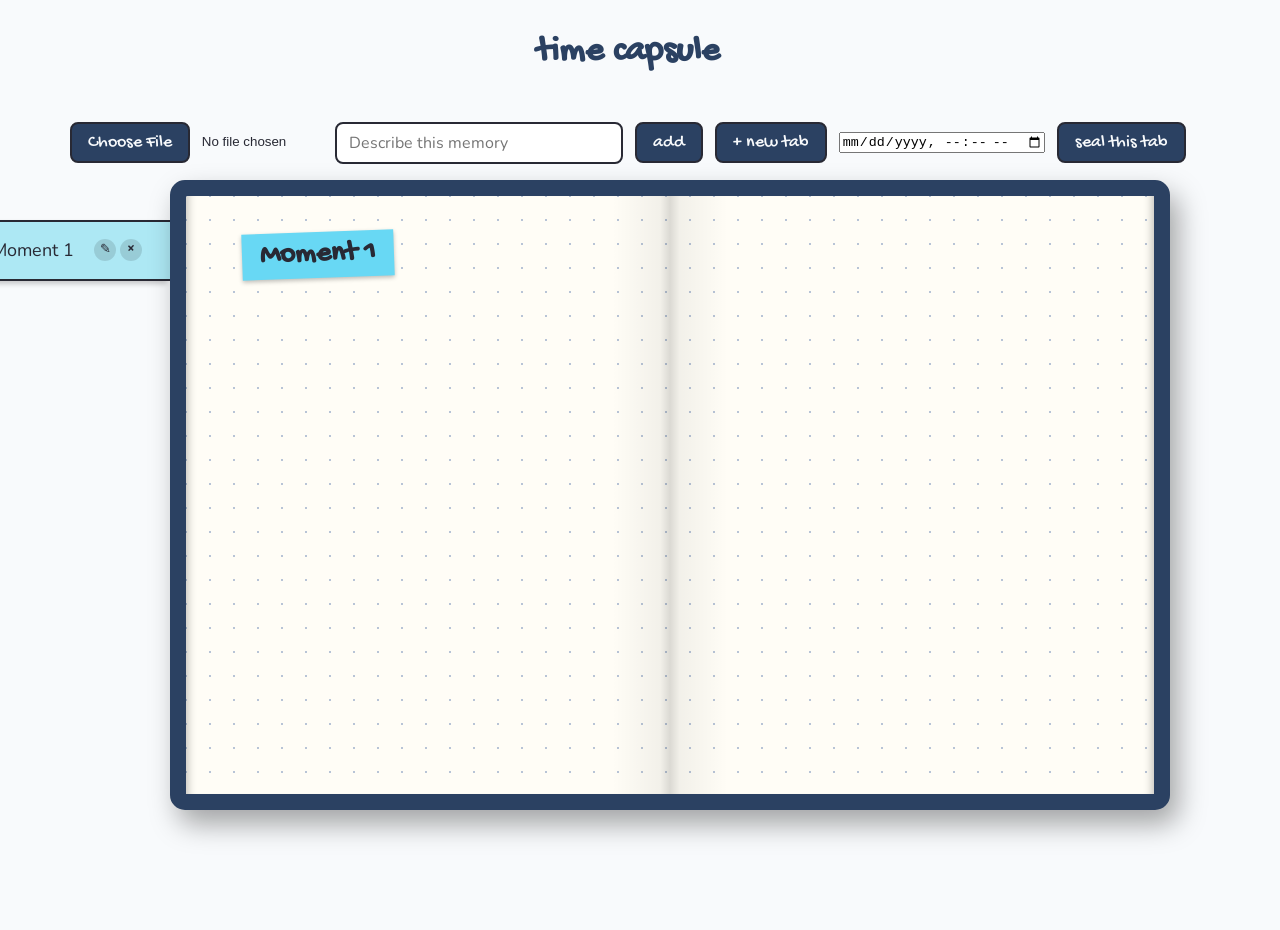
==== index.html @ b1a901b5 "freeze" ====
<!DOCTYPE html>
<html>
<head>
  <title>time capsule</title>
  <link rel="stylesheet" href="style.css">
  <link rel="stylesheet" href="notebook.css">
</head>
<body>
  <main class="content">
    <h1>time capsule</h1>

    <div class="topbar">
      <input type="file" id="photo" accept="image/*">
      <input type="text" id="caption" placeholder="Describe this memory">
      <button id="add">add</button>
      <button id="newTab">+ new tab</button>
      <input type="datetime-local" id="openDate">
      <button id="seal">seal this tab</button>
    </div>
    <div class="desk">
      <div id="tabList"></div>
      <div id="pages"></div>
    </div>
  </main>
  <template id="pageTemplate">
    <h2>Moment</h2>
  </template>
  <script src="script.js"></script>
</body>
</html>
---- style.css ----
@import url("https://fonts.googleapis.com/css2?family=Gochi+Hand&display=swap");
@import url("https://fonts.googleapis.com/css2?family=Nunito:wght@400;700&display=swap");

:root {
    --main: #2b4162;
    --secondary: #68d8f4;
    --light: #f8fafc;
    --dark: #282934;

    --heading: 4vh;
    --subheading: 3.25vh;
    --body: 2.5vh;

    --heading-font: "Gochi Hand", cursive;
    --body-font: "Nunito", sans-serif;
}

body {
    margin: 0;
    padding-bottom: 60px;
    background: var(--light);
    color: var(--dark);
    font-family: var(--body-font);
    font-size: var(--body);
    line-height: 1.6;
}

h1 {
    font-family: var(--heading-font);
    font-size: var(--heading);
    color: var(--main);
    text-align: center;
}

h2 {
    font-family: var(--heading-font);
    font-size: var(--subheading);
    color: var(--main);
}

button {
    background: var(--main);
    color: var(--light);
    border: 2px solid var(--dark);
    border-radius: 8px;
    padding: 8px 16px;
    font-family: var(--heading-font);
    font-size: 18px;
    cursor: pointer;
}
button:hover {
    background: var(--secondary);
    color: var(--dark);
}

input[type="text"] {
    padding: 8px 12px;
    border: 2px solid var(--dark);
    border-radius: 8px;
    font-family: var(--body-font);
    font-size: 16px;
    width: 260px;
}

input[type="file"]::file-selector-button {
    background: var(--main);
    color: var(--light);
    border: 2px solid var(--dark);
    border-radius: 8px;
    padding: 8px 16px;
    margin-right: 12px;
    font-family: var(--heading-font);
    font-size: 18px;
    cursor: pointer;
}
input[type="file"]::file-selector-button:hover {
    background: var(--secondary);
    color: var(--dark);
}

.content {
    padding: 0 24px;
}

.topbar {
    padding: 16px 24px;
    display: flex;
    gap: 12px;
    align-items: center;
    justify-content: center;
    flex-wrap: wrap;
}

.desk {
    display: flex;
    align-items: flex-start;
    max-width: 1200px;
    margin: 0 auto;
    padding-left: 16px;
}

#pages {
    flex: 1;
    min-width: 0;
}

#tabList {
    display: flex;
    flex-direction: column;
    align-items: flex-end;
    gap: 10px;
    width: 150px;
    flex-shrink: 0;
    margin-top: 40px;
    margin-right: -16px;
    position: relative;
    z-index: 0;
}

.tab {
    width: 130px;
    padding: 14px 24px 14px 14px;
    border: 2px solid var(--dark);
    border-right: none;
    border-radius: 14px 0 0 14px;
    box-shadow: -3px 3px 5px rgba(0, 0, 0, 0.2);
    text-align: left;
    font-size: 18px;
    white-space: nowrap;
    overflow: hidden;
    text-overflow: ellipsis;
    color: var(--dark);
    transition: transform 0.15s;
}
.tab:hover  { transform: translateX(-8px); }
.tab.active { transform: translateX(-16px); }

/* colors repeat every 4 tabs */
.tab:nth-child(4n+1) { background: #ade8f4; }
.tab:nth-child(4n+2) { background: #caf0f8; }
.tab:nth-child(4n+3) { background: #90e0ef; }
.tab:nth-child(4n+4) { background: #0077b6; }

.page {
    display: none;
}
.page.active {
    display: block;
}

.page {
    --paper: #fbfaf6;
    --paper-edge: #ade8f4;
    --crease: #d6cfbb;
    --crease-shade: #e6e0cf;

    position: relative;
    z-index: 1;                /* book paints OVER the tabs */
    max-width: 1000px;
    min-height: 70vh;
    box-sizing: border-box;
    padding: 36px 56px 48px;

    border: 16px solid var(--main);
    border-radius: 15px;

    background-color: #fffdf8;
    background-image: linear-gradient(
    to right,
    var(--paper-edge) 0%,
    var(--paper) 44%,
    var(--crease-shade) 49.5%,
    var(--crease) 50%,
    var(--crease-shade) 50.5%,
    var(--paper) 56%,
    var(--paper-edge) 100%
    );
    box-shadow:
    inset 10px 0 8px -8px rgba(0, 0, 0, 0.25),
    inset -10px 0 8px -8px rgba(0, 0, 0, 0.25),
    8px 14px 28px rgba(0, 0, 0, 0.35);
}

.page h2 {
    margin: 0 0 8px;
    line-height: 1.3;
    text-align: left;
}

@keyframes fadeUp {
    from { opacity: 0; transform: translateY(20px); }
    to   { opacity: 1; transform: translateY(0); }
}

.board {
    display: grid;
    grid-template-columns: 1fr 1fr;
    column-gap: 90px;
    row-gap: 30px;
    justify-items: center;
    align-items: start;
    padding-top: 24px;
}

.polaroid {
    position: relative;
    display: block;
    width: 220px;
    margin: 0;
    padding: 12px 12px 40px;
    background: white;
    box-shadow: 0 4px 10px rgba(0, 0, 0, 0.3);
    text-align: center;
    transition: transform 0.2s;
    animation: polaroidIn 0.6s ease-out backwards;
    animation-delay: calc(var(--i, 0) * 0.1s);
}

.polaroid img {
    width: 100%;
    height: 200px;
    object-fit: cover;
}

.polaroid p {
    margin: 8px 0 0;
    font-family: var(--heading-font);
    font-size: 22px;
    line-height: 1.3;
}

.polaroid:nth-child(odd)  { transform: rotate(-3deg); }
.polaroid:nth-child(even) { transform: rotate(3deg); }

.polaroid:hover {
    transform: rotate(0deg) scale(1.08);
}

.polaroid::before {
    content: "";
    position: absolute;
    top: -12px;
    left: 50%;
    width: 70px;
    height: 24px;
    transform: translateX(-50%) rotate(-4deg);
    background: rgba(104, 216, 244, 0.55);
}

@keyframes polaroidIn {
    from { opacity: 0; translate: 0 20px; }
    to   { opacity: 1; translate: 0 0; }
}

@media (max-width: 700px) {
    .page { background-image: none; padding: 24px; }
    .board { grid-template-columns: 1fr; }
    #tabList { width: 90px; }
    .tab { width: 90px; font-size: 14px; padding: 10px 18px 10px 8px; }
}

/* page flip: clipped to the paper so the cover, spine and tabs never move */
.leaf-wrap {
    position: absolute;
    inset: 0;               /* sits inside your 16px cover border */
    overflow: hidden;
    pointer-events: none;
    z-index: 5;
}

/* the right-hand page, hinged at the spine, that turns over */
.page-leaf {
    position: absolute;
    top: 0;
    bottom: 0;
    left: 50%;
    right: 0;
    background-color: var(--paper);
    background-image:
        radial-gradient(#b8c4d6 1.5px, transparent 1.5px),
        linear-gradient(
            to right,
            var(--crease) 0%,
            var(--crease-shade) 1%,
            var(--paper) 12%,
            var(--paper-edge) 100%
        );
    background-size: 24px 24px, 100% 100%;
    transform-origin: left center;
    box-shadow: -4px 0 14px rgba(0, 0, 0, 0.3);
    animation: flipLeaf 0.7s ease-in-out forwards;
}

@keyframes flipLeaf {
    0%   { transform: perspective(1800px) rotateY(0deg);    opacity: 1; }
    85%  { opacity: 1; }
    100% { transform: perspective(1800px) rotateY(-180deg); opacity: 0; }
}
---- notebook.css ----
.page {
    --cover: var(--main);
    --dot-color: #b8c4d6;
    --dot-size: 1.5px;
    --dot-gap: 24px;

    position: relative;
    z-index: 1;
    max-width: 1000px;
    min-height: 70vh;
    margin: 0 0 60px 0 !important;
    padding: 36px 56px 48px;

    border: 16px solid var(--cover);
    border-radius: 15px;

    background-color: #fffdf6;
    background-image:
        linear-gradient(
            to right,
            transparent 44%,
            rgba(0, 0, 0, 0.05) 49%,
            rgba(0, 0, 0, 0.14) 50%,
            rgba(0, 0, 0, 0.05) 51%,
            transparent 56%
        ),
        radial-gradient(var(--dot-color) var(--dot-size), transparent var(--dot-size));
    background-size: 100% 100%, var(--dot-gap) var(--dot-gap);
    background-position: 0 0, 12px 12px;

    box-shadow:
        inset 10px 0 8px -8px rgba(0, 0, 0, 0.25),
        inset -10px 0 8px -8px rgba(0, 0, 0, 0.25),
        8px 14px 28px rgba(0, 0, 0, 0.35);
}

.page h2 {
    display: inline-block;
    margin: 0 0 8px;
    padding: 4px 18px;
    background: var(--secondary);
    color: var(--dark);
    line-height: 1.3;
    text-align: left;
    transform: rotate(-2deg);
    box-shadow: 0 2px 4px rgba(0, 0, 0, 0.25);
}

.page #board,
.page .board {
    display: grid;
    grid-template-columns: 1fr 1fr;
    column-gap: 90px;
    row-gap: 30px;
    justify-items: center;
    align-items: start;
    padding-top: 24px;
}

.polaroid {
    position: relative;
}
.polaroid::before {
    content: "";
    position: absolute;
    top: -12px;
    left: 50%;
    width: 70px;
    height: 24px;
    transform: translateX(-50%) rotate(-4deg);
    background: rgba(104, 216, 244, 0.55);
}

.content {
    padding-left: 0;
}

#tabList {
    align-items: flex-end;
    gap: 10px;
    margin-top: 40px;
    margin-right: -16px;
}

.tab {
    position: relative;
    z-index: 0;
    display: flex;
    align-items: center;
    justify-content: flex-start;
    gap: 4px;
    width: 150px;
    margin-right: 0;
    padding: 14px 28px 14px 14px;
    border: 2px solid var(--dark);
    border-right: none;
    border-radius: 14px 0 0 14px;
    box-shadow: -3px 3px 5px rgba(0, 0, 0, 0.2);
    text-align: left;
    cursor: pointer;
    transition: transform 0.15s;
}

.tab:hover  { transform: translateX(-8px); }
.tab.active { transform: translateX(-16px); }

.tab-label {
    flex: 1;
    min-width: 0;
    overflow: hidden;
    text-overflow: ellipsis;
    white-space: nowrap;
}

.tab-edit,
.tab-delete {
    flex-shrink: 0;
    width: 22px;
    height: 22px;
    padding: 0;
    line-height: 1;
    border: none;
    border-radius: 50%;
    background: rgba(0, 0, 0, 0.12);
    color: var(--dark);
    opacity: 0;
    transition: opacity 0.15s;
}
.tab-edit   { font-size: 13px; }
.tab-delete { font-size: 16px; }

.tab:hover .tab-edit,
.tab:hover .tab-delete,
.tab.active .tab-edit,
.tab.active .tab-delete {
    opacity: 1;
}

.tab-edit:hover   { background: var(--secondary); }
.tab-delete:hover { background: #e5534b; color: white; }

@media (max-width: 700px) {
    .page {
        background-image:
            radial-gradient(var(--dot-color) var(--dot-size), transparent var(--dot-size));
        background-size: var(--dot-gap) var(--dot-gap);
        background-position: 12px 12px;
    }
    .page #board,
    .page .board {
        grid-template-columns: 1fr;
    }
}
.polaroid .caption-input {
    display: block;
    box-sizing: border-box;
    width: 100%;
    margin: 8px 0 0;
    padding: 2px 6px;
    border: 2px dashed var(--main);
    border-radius: 6px;
    background: #fffdf6;
    font-family: var(--heading-font);
    font-size: 22px;
    line-height: 1.3;
    text-align: center;
    color: var(--dark);
}
.polaroid .caption-input:focus {
    outline: none;
    border-style: solid;
    border-color: var(--secondary);
}
.photo-menu {
    position: fixed;
    z-index: 1000;
    display: flex;
    flex-direction: column;
    min-width: 150px;
    padding: 4px;
    background: white;
    border: 2px solid var(--dark);
    border-radius: 10px;
    box-shadow: 4px 4px 0 rgba(40, 41, 52, 0.2);
}
.photo-menu button {
    padding: 8px 12px;
    border: none;
    border-radius: 6px;
    background: transparent;
    color: var(--dark);
    font-size: 18px;
    text-align: left;
}
.photo-menu button:hover {
    background: var(--secondary);
    color: var(--dark);
}
.photo-menu button.danger:hover {
    background: #e5534b;
    color: white;
}
.photo-delete {
    position: absolute;
    top: -10px;
    right: -10px;
    z-index: 2;
    width: 26px;
    height: 26px;
    padding: 0;
    line-height: 1;
    font-size: 18px;
    border: 2px solid var(--dark);
    border-radius: 50%;
    background: white;
    color: var(--dark);
    opacity: 0;
    transition: opacity 0.15s;
}
.polaroid:hover .photo-delete { opacity: 1; }
.photo-delete:hover { background: #e5534b; color: white; }
@media (hover: none) {
    .photo-delete { opacity: 1; }
}
.page-lock {
    position: absolute;
    inset: 0;
    z-index: 3;
    display: flex;
    align-items: center;
    justify-content: center;
    background: rgba(214, 238, 255, 0.6);
    backdrop-filter: blur(10px) saturate(1.2);
    -webkit-backdrop-filter: blur(10px) saturate(1.2);
}

.lock-card {
    padding: 28px 40px;
    max-width: 380px;
    text-align: center;
    background: rgba(255, 255, 255, 0.88);
    border: 3px solid var(--main);
    border-radius: 20px;
    box-shadow: 0 0 40px rgba(104, 216, 244, 0.7), 8px 12px 28px rgba(0, 0, 0, 0.25);
}
.lock-card h2 {
    display: block;
    margin: 0 0 8px;
    padding: 0;
    background: none;
    box-shadow: none;
    transform: none;
    font-size: 36px;
}
.lock-card p { margin: 0 0 12px; line-height: 1.4; }

.countdown {
    font-family: var(--heading-font);
    font-size: 34px;
    color: var(--main);
}

.tab-lock { margin-right: 2px; }
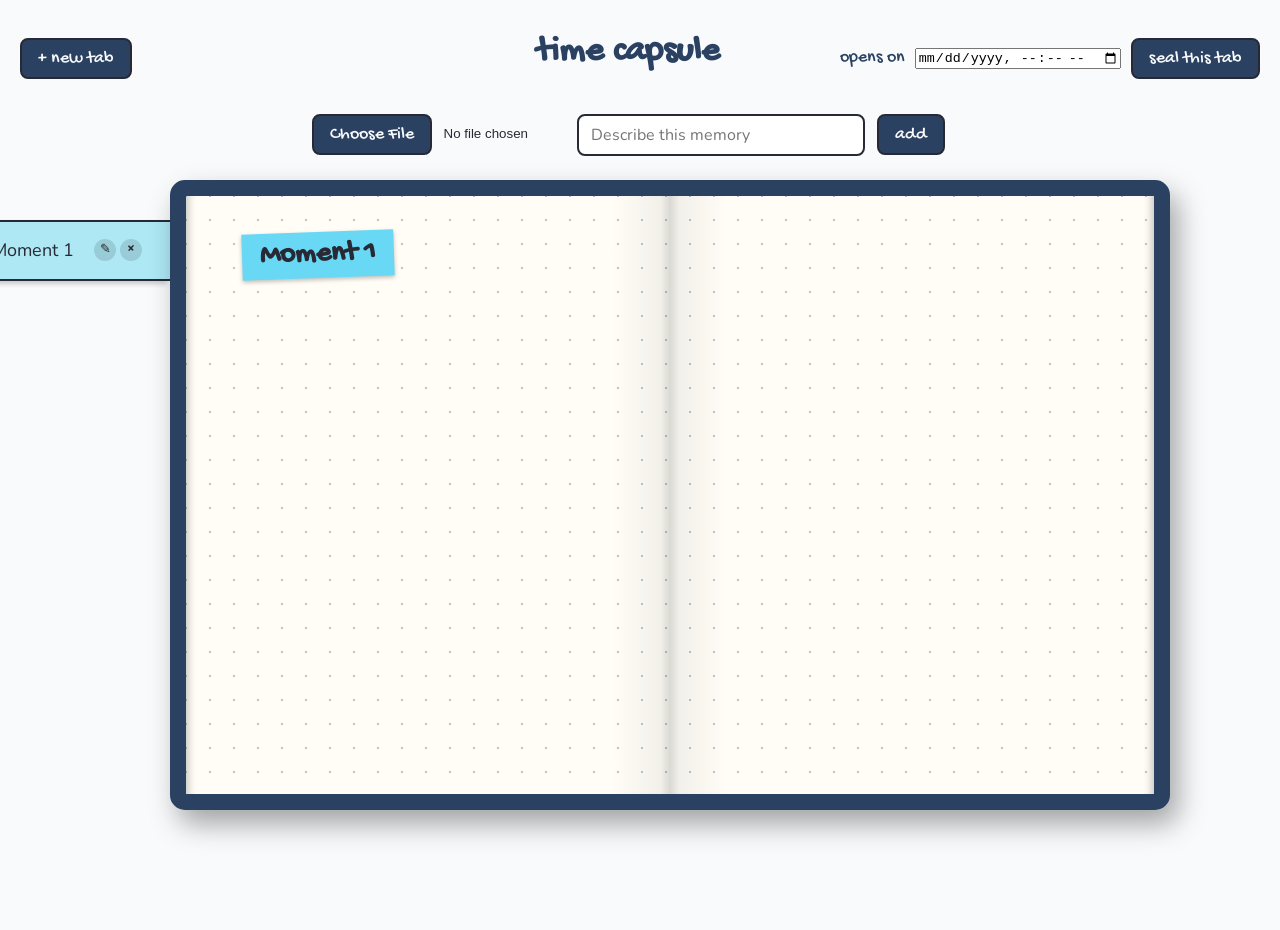
==== commit d0c32398: "spacing" ====
--- a/index.html
+++ b/index.html
@@ -7,24 +7,36 @@
 </head>
 <body>
   <main class="content">
+    <div class="corner corner-left">
+      <button id="newTab">+ new tab</button>
+    </div>
+
+    <div class="corner corner-right">
+      <label for="openDate" class="bar-label">opens on</label>
+      <input type="datetime-local" id="openDate">
+      <button id="seal">seal this tab</button>
+    </div>
+
     <h1>time capsule</h1>
 
     <div class="topbar">
-      <input type="file" id="photo" accept="image/*">
-      <input type="text" id="caption" placeholder="Describe this memory">
-      <button id="add">add</button>
-      <button id="newTab">+ new tab</button>
-      <input type="datetime-local" id="openDate">
-      <button id="seal">seal this tab</button>
+      <div class="bar-center">
+        <input type="file" id="photo" accept="image/*">
+        <input type="text" id="caption" placeholder="Describe this memory">
+        <button id="add">add</button>
+      </div>
     </div>
+
     <div class="desk">
       <div id="tabList"></div>
       <div id="pages"></div>
     </div>
   </main>
+
   <template id="pageTemplate">
     <h2>Moment</h2>
   </template>
+
   <script src="script.js"></script>
 </body>
 </html>
--- a/notebook.css
+++ b/notebook.css
@@ -229,19 +229,16 @@
     display: flex;
     align-items: center;
     justify-content: center;
-    background: rgba(214, 238, 255, 0.6);
-    backdrop-filter: blur(10px) saturate(1.2);
-    -webkit-backdrop-filter: blur(10px) saturate(1.2);
-}
-
+    background: linear-gradient(160deg, #e9f5fd, #d6ecfb);   /* looks frosted, costs nothing */
+}
 .lock-card {
     padding: 28px 40px;
     max-width: 380px;
     text-align: center;
-    background: rgba(255, 255, 255, 0.88);
+    background: rgba(255, 255, 255, 0.92);
     border: 3px solid var(--main);
     border-radius: 20px;
-    box-shadow: 0 0 40px rgba(104, 216, 244, 0.7), 8px 12px 28px rgba(0, 0, 0, 0.25);
+    box-shadow: 0 4px 12px rgba(0, 0, 0, 0.18);
 }
 .lock-card h2 {
     display: block;
@@ -260,4 +257,49 @@
     color: var(--main);
 }
 
-.tab-lock { margin-right: 2px; }+.tab-lock { margin-right: 2px; }
+.content {
+    position: relative;
+}
+
+.corner {
+    position: absolute;
+    top: 14px;
+    z-index: 10;
+    display: flex;
+    align-items: center;
+    gap: 10px;
+}
+.corner-left  { left: 20px; }
+.corner-right { right: 20px; }
+
+.corner button,
+.corner input {
+    white-space: nowrap;
+}
+
+.bar-label {
+    font-family: var(--heading-font);
+    font-size: 18px;
+    color: var(--main);
+    white-space: nowrap;
+}
+.topbar {
+    display: flex;
+    justify-content: center;
+    padding: 8px 16px 24px;
+}
+.bar-center {
+    display: flex;
+    align-items: center;
+    justify-content: center;
+    flex-wrap: wrap;
+    gap: 12px;
+}
+@media (max-width: 1100px) {
+    .corner {
+        position: static;
+        justify-content: center;
+        margin: 12px 0 0;
+    }
+}
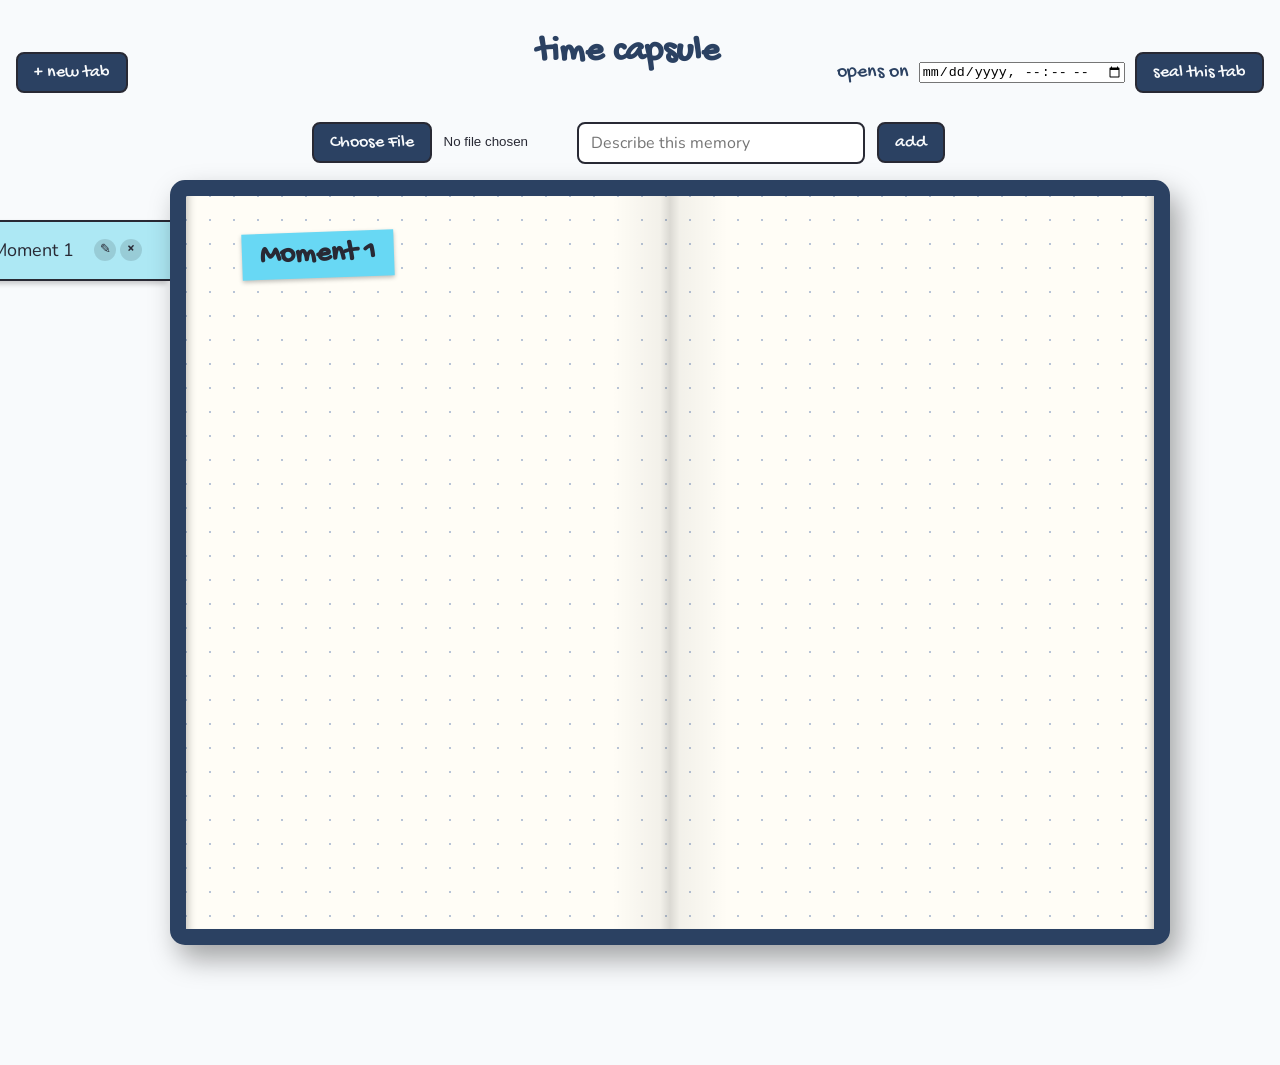
==== commit 023b6957: "nicer" ====
--- a/index.html
+++ b/index.html
@@ -1,16 +1,23 @@
 <!DOCTYPE html>
-<html>
+<html lang="en">
 <head>
+  <meta charset="UTF-8">
   <title>time capsule</title>
+
+  <link rel="preconnect" href="https://fonts.googleapis.com">
+  <link rel="preconnect" href="https://fonts.gstatic.com" crossorigin>
+  <link rel="stylesheet" href="https://fonts.googleapis.com/css2?family=Gochi+Hand&family=Nunito:wght@400;700&display=swap">
   <link rel="stylesheet" href="style.css">
-  <link rel="stylesheet" href="notebook.css">
 </head>
 <body>
   <main class="content">
+
+    <!-- top-left: new tab -->
     <div class="corner corner-left">
       <button id="newTab">+ new tab</button>
     </div>
 
+    <!-- top-right: seal the current tab until a date -->
     <div class="corner corner-right">
       <label for="openDate" class="bar-label">opens on</label>
       <input type="datetime-local" id="openDate">
@@ -19,20 +26,23 @@
 
     <h1>time capsule</h1>
 
+    <!-- add a photo to the current tab -->
     <div class="topbar">
       <div class="bar-center">
-        <input type="file" id="photo" accept="image/*">
-        <input type="text" id="caption" placeholder="Describe this memory">
+        <input type="file" id="photo" accept="image/*" aria-label="Choose a photo">
+        <input type="text" id="caption" placeholder="Describe this memory" aria-label="Photo description">
         <button id="add">add</button>
       </div>
     </div>
 
+    <!-- tabs and notebook pages are built by script.js -->
     <div class="desk">
       <div id="tabList"></div>
       <div id="pages"></div>
     </div>
   </main>
 
+  <!-- starting content for every notebook page -->
   <template id="pageTemplate">
     <h2>Moment</h2>
   </template>
--- a/style.css
+++ b/style.css
@@ -1,5 +1,7 @@
-@import url("https://fonts.googleapis.com/css2?family=Gochi+Hand&display=swap");
-@import url("https://fonts.googleapis.com/css2?family=Nunito:wght@400;700&display=swap");
+/* ==========================================================
+   Time capsule styles
+   (style.css and notebook.css merged into one file)
+   ========================================================== */
 
 :root {
     --main: #2b4162;
@@ -13,7 +15,15 @@
 
     --heading-font: "Gochi Hand", cursive;
     --body-font: "Nunito", sans-serif;
-}
+
+    /* dotted-notebook paper */
+    --dot-color: #b8c4d6;
+    --dot-size: 1.5px;
+    --dot-gap: 24px;
+}
+
+
+/* ---------- Base ---------- */
 
 body {
     margin: 0;
@@ -38,7 +48,8 @@
     color: var(--main);
 }
 
-button {
+button,
+input[type="file"]::file-selector-button {
     background: var(--main);
     color: var(--light);
     border: 2px solid var(--dark);
@@ -48,9 +59,15 @@
     font-size: 18px;
     cursor: pointer;
 }
-button:hover {
+
+button:hover,
+input[type="file"]::file-selector-button:hover {
     background: var(--secondary);
     color: var(--dark);
+}
+
+input[type="file"]::file-selector-button {
+    margin-right: 12px;
 }
 
 input[type="text"] {
@@ -62,24 +79,29 @@
     width: 260px;
 }
 
-input[type="file"]::file-selector-button {
-    background: var(--main);
-    color: var(--light);
-    border: 2px solid var(--dark);
-    border-radius: 8px;
-    padding: 8px 16px;
-    margin-right: 12px;
-    font-family: var(--heading-font);
-    font-size: 18px;
-    cursor: pointer;
-}
-input[type="file"]::file-selector-button:hover {
-    background: var(--secondary);
-    color: var(--dark);
-}
+
+/* ---------- Page layout and top bar ---------- */
 
 .content {
-    padding: 0 24px;
+    position: relative;
+    padding: 0 24px 0 0;
+}
+
+.corner {
+    position: absolute;
+    top: 28px;
+    z-index: 5;
+    display: flex;
+    align-items: center;
+    gap: 10px;
+}
+.corner-left  { left: 16px; }
+.corner-right { right: 16px; }
+
+.bar-label {
+    font-family: var(--heading-font);
+    font-size: 20px;
+    color: var(--main);
 }
 
 .topbar {
@@ -91,6 +113,14 @@
     flex-wrap: wrap;
 }
 
+.bar-center {
+    display: flex;
+    flex-wrap: wrap;
+    align-items: center;
+    justify-content: center;
+    gap: 12px;
+}
+
 .desk {
     display: flex;
     align-items: flex-start;
@@ -103,6 +133,9 @@
     flex: 1;
     min-width: 0;
 }
+
+
+/* ---------- Side tabs ---------- */
 
 #tabList {
     display: flex;
@@ -118,8 +151,14 @@
 }
 
 .tab {
-    width: 130px;
-    padding: 14px 24px 14px 14px;
+    position: relative;
+    z-index: 0;
+    display: flex;
+    align-items: center;
+    justify-content: flex-start;
+    gap: 4px;
+    width: 150px;
+    padding: 14px 28px 14px 14px;
     border: 2px solid var(--dark);
     border-right: none;
     border-radius: 14px 0 0 14px;
@@ -130,6 +169,7 @@
     overflow: hidden;
     text-overflow: ellipsis;
     color: var(--dark);
+    cursor: pointer;
     transition: transform 0.15s;
 }
 .tab:hover  { transform: translateX(-8px); }
@@ -141,69 +181,112 @@
 .tab:nth-child(4n+3) { background: #90e0ef; }
 .tab:nth-child(4n+4) { background: #0077b6; }
 
+.tab-label {
+    flex: 1;
+    min-width: 0;
+    overflow: hidden;
+    text-overflow: ellipsis;
+    white-space: nowrap;
+}
+
+.tab-lock {
+    margin-right: 4px;
+    font-size: 14px;
+}
+
+.tab-edit,
+.tab-delete {
+    flex-shrink: 0;
+    width: 22px;
+    height: 22px;
+    padding: 0;
+    line-height: 1;
+    border: none;
+    border-radius: 50%;
+    background: rgba(0, 0, 0, 0.12);
+    color: var(--dark);
+    opacity: 0;
+    transition: opacity 0.15s;
+}
+.tab-edit   { font-size: 13px; }
+.tab-delete { font-size: 16px; }
+
+.tab:hover .tab-edit,
+.tab:hover .tab-delete,
+.tab.active .tab-edit,
+.tab.active .tab-delete {
+    opacity: 1;
+}
+
+.tab-edit:hover   { background: var(--secondary); }
+.tab-delete:hover { background: #e5534b; color: white; }
+
+
+/* ---------- Notebook page ---------- */
+
 .page {
     display: none;
-}
+    position: relative;
+    z-index: 1;                 /* the book paints over the tabs */
+    box-sizing: border-box;
+    max-width: 1000px;
+    height: max(760px, 85vh);
+    overflow: hidden;
+    margin: 0 0 60px;
+    padding: 36px 56px 48px;
+
+    border: 16px solid var(--main);
+    border-radius: 15px;
+
+    background-color: #fffdf6;
+    background-image:
+        linear-gradient(
+            to right,
+            transparent 44%,
+            rgba(0, 0, 0, 0.05) 49%,
+            rgba(0, 0, 0, 0.14) 50%,
+            rgba(0, 0, 0, 0.05) 51%,
+            transparent 56%
+        ),
+        radial-gradient(var(--dot-color) var(--dot-size), transparent var(--dot-size));
+    background-size: 100% 100%, var(--dot-gap) var(--dot-gap);
+    background-position: 0 0, 12px 12px;
+
+    box-shadow:
+        inset 10px 0 8px -8px rgba(0, 0, 0, 0.25),
+        inset -10px 0 8px -8px rgba(0, 0, 0, 0.25),
+        8px 14px 28px rgba(0, 0, 0, 0.35);
+}
+
 .page.active {
     display: block;
 }
 
-.page {
-    --paper: #fbfaf6;
-    --paper-edge: #ade8f4;
-    --crease: #d6cfbb;
-    --crease-shade: #e6e0cf;
-
-    position: relative;
-    z-index: 1;                /* book paints OVER the tabs */
-    max-width: 1000px;
-    min-height: 70vh;
-    box-sizing: border-box;
-    padding: 36px 56px 48px;
-
-    border: 16px solid var(--main);
-    border-radius: 15px;
-
-    background-color: #fffdf8;
-    background-image: linear-gradient(
-    to right,
-    var(--paper-edge) 0%,
-    var(--paper) 44%,
-    var(--crease-shade) 49.5%,
-    var(--crease) 50%,
-    var(--crease-shade) 50.5%,
-    var(--paper) 56%,
-    var(--paper-edge) 100%
-    );
-    box-shadow:
-    inset 10px 0 8px -8px rgba(0, 0, 0, 0.25),
-    inset -10px 0 8px -8px rgba(0, 0, 0, 0.25),
-    8px 14px 28px rgba(0, 0, 0, 0.35);
-}
-
+/* title "sticky note" */
 .page h2 {
+    display: inline-block;
     margin: 0 0 8px;
+    padding: 4px 18px;
+    background: var(--secondary);
+    color: var(--dark);
     line-height: 1.3;
     text-align: left;
-}
-
-@keyframes fadeUp {
-    from { opacity: 0; transform: translateY(20px); }
-    to   { opacity: 1; transform: translateY(0); }
-}
-
+    transform: rotate(-2deg);
+    box-shadow: 0 2px 4px rgba(0, 0, 0, 0.25);
+}
+
+
+/* ---------- Polaroids ---------- */
+
+/* the board fills the page; polaroids are positioned inside it by script.js */
 .board {
-    display: grid;
-    grid-template-columns: 1fr 1fr;
-    column-gap: 90px;
-    row-gap: 30px;
-    justify-items: center;
-    align-items: start;
-    padding-top: 24px;
+    position: absolute;
+    inset: 0;
+    z-index: 0;
 }
 
 .polaroid {
-    position: relative;
+    position: absolute;
     display: block;
     width: 220px;
     margin: 0;
@@ -211,31 +294,30 @@
     background: white;
     box-shadow: 0 4px 10px rgba(0, 0, 0, 0.3);
     text-align: center;
+    cursor: grab;
+    touch-action: none;
+    user-select: none;
+    -webkit-user-select: none;
     transition: transform 0.2s;
     animation: polaroidIn 0.6s ease-out backwards;
     animation-delay: calc(var(--i, 0) * 0.1s);
 }
 
-.polaroid img {
-    width: 100%;
-    height: 200px;
-    object-fit: cover;
-}
-
-.polaroid p {
-    margin: 8px 0 0;
-    font-family: var(--heading-font);
-    font-size: 22px;
-    line-height: 1.3;
-}
-
-.polaroid:nth-child(odd)  { transform: rotate(-3deg); }
-.polaroid:nth-child(even) { transform: rotate(3deg); }
-
 .polaroid:hover {
-    transform: rotate(0deg) scale(1.08);
-}
-
+    box-shadow: 0 8px 18px rgba(0, 0, 0, 0.35);
+}
+
+.polaroid.dragging {
+    transition: none;
+    cursor: grabbing;
+}
+
+.polaroid.selected {
+    outline: 2px dashed var(--secondary);
+    outline-offset: 6px;
+}
+
+/* strip of tape */
 .polaroid::before {
     content: "";
     position: absolute;
@@ -247,52 +329,204 @@
     background: rgba(104, 216, 244, 0.55);
 }
 
+.polaroid img {
+    width: 100%;
+    height: 200px;
+    object-fit: cover;
+    -webkit-user-drag: none;
+}
+
+.polaroid p {
+    margin: 8px 0 0;
+    font-family: var(--heading-font);
+    font-size: 22px;
+    line-height: 1.3;
+}
+
+.polaroid .caption-input {
+    display: block;
+    box-sizing: border-box;
+    width: 100%;
+    margin: 8px 0 0;
+    padding: 2px 6px;
+    border: 2px dashed var(--main);
+    border-radius: 6px;
+    background: #fffdf6;
+    font-family: var(--heading-font);
+    font-size: 22px;
+    line-height: 1.3;
+    text-align: center;
+    color: var(--dark);
+    user-select: text;
+    -webkit-user-select: text;
+}
+.polaroid .caption-input:focus {
+    outline: none;
+    border-style: solid;
+    border-color: var(--secondary);
+}
+
+/* rotate handles (corners) and the +/- resize buttons, shown when selected */
+.rot-handle {
+    display: none;
+    position: absolute;
+    z-index: 3;
+    width: 18px;
+    height: 18px;
+    box-sizing: border-box;
+    border: 2px solid var(--main);
+    border-radius: 50%;
+    background: white;
+    cursor: grab;
+    touch-action: none;
+    /* --s is the photo's scale; dividing keeps the handle a constant size */
+    transform: translate(-50%, -50%) scale(calc(1 / var(--s, 1)));
+}
+.rot-handle:hover { background: var(--secondary); }
+.rot-handle.tl { left: 0;    top: 0; }
+.rot-handle.tr { left: 100%; top: 0; }
+.rot-handle.bl { left: 0;    top: 100%; }
+.rot-handle.br { left: 100%; top: 100%; }
+
+.polaroid-tools {
+    display: none;
+    position: absolute;
+    top: 100%;
+    left: 50%;
+    z-index: 3;
+    gap: 8px;
+    margin-top: 16px;
+    transform: translateX(-50%) scale(calc(1 / var(--s, 1)));
+    transform-origin: top center;
+}
+.polaroid-tools button {
+    width: 32px;
+    height: 32px;
+    padding: 0;
+    display: flex;
+    align-items: center;
+    justify-content: center;
+    border-radius: 50%;
+    font-family: var(--body-font);
+    font-size: 20px;
+    line-height: 1;
+}
+
+.polaroid.selected .rot-handle  { display: block; }
+.polaroid.selected .polaroid-tools { display: flex; }
+
+
+/* ---------- Right-click menu ---------- */
+
+.photo-menu {
+    position: fixed;
+    z-index: 1000;
+    display: flex;
+    flex-direction: column;
+    min-width: 150px;
+    padding: 4px;
+    background: white;
+    border: 2px solid var(--dark);
+    border-radius: 10px;
+    box-shadow: 4px 4px 0 rgba(40, 41, 52, 0.2);
+}
+.photo-menu button {
+    padding: 8px 12px;
+    border: none;
+    border-radius: 6px;
+    background: transparent;
+    color: var(--dark);
+    font-size: 18px;
+    text-align: left;
+}
+.photo-menu button:hover {
+    background: var(--secondary);
+    color: var(--dark);
+}
+.photo-menu button.danger:hover {
+    background: #e5534b;
+    color: white;
+}
+
+
+/* ---------- Sealed / thawed overlay ---------- */
+
+.page-lock {
+    position: absolute;
+    inset: 0;
+    z-index: 100000;
+    display: flex;
+    align-items: center;
+    justify-content: center;
+    background: linear-gradient(160deg, rgba(235, 246, 254, 0.97), rgba(219, 235, 250, 0.97));
+    backdrop-filter: blur(8px);
+    -webkit-backdrop-filter: blur(8px);
+}
+
+.lock-card {
+    padding: 24px 32px;
+    background: white;
+    border: 3px solid var(--main);
+    border-radius: 24px;
+    box-shadow: 0 8px 24px rgba(43, 65, 98, 0.2);
+    text-align: center;
+}
+
+/* undo the sticky-note look of .page h2 */
+.page .lock-card h2 {
+    display: block;
+    margin: 0 0 8px;
+    padding: 0;
+    background: none;
+    box-shadow: none;
+    transform: none;
+    text-align: left;
+}
+
+.lock-card p {
+    margin: 6px 0;
+    font-size: 18px;
+    line-height: 1.5;
+}
+
+.lock-card .countdown {
+    margin-top: 12px;
+    font-family: var(--heading-font);
+    font-size: 30px;
+    color: var(--main);
+}
+
+.lock-card button {
+    margin-top: 12px;
+}
+
+
+/* ---------- Page-flip animation (built in script.js) ---------- */
+
+.flip-wrap {
+    contain: layout paint;
+}
+
+
+/* ---------- Animations ---------- */
+
 @keyframes polaroidIn {
     from { opacity: 0; translate: 0 20px; }
     to   { opacity: 1; translate: 0 0; }
 }
 
+
+/* ---------- Small screens ---------- */
+
 @media (max-width: 700px) {
-    .page { background-image: none; padding: 24px; }
-    .board { grid-template-columns: 1fr; }
     #tabList { width: 90px; }
-    .tab { width: 90px; font-size: 14px; padding: 10px 18px 10px 8px; }
-}
-
-/* page flip: clipped to the paper so the cover, spine and tabs never move */
-.leaf-wrap {
-    position: absolute;
-    inset: 0;               /* sits inside your 16px cover border */
-    overflow: hidden;
-    pointer-events: none;
-    z-index: 5;
-}
-
-/* the right-hand page, hinged at the spine, that turns over */
-.page-leaf {
-    position: absolute;
-    top: 0;
-    bottom: 0;
-    left: 50%;
-    right: 0;
-    background-color: var(--paper);
-    background-image:
-        radial-gradient(#b8c4d6 1.5px, transparent 1.5px),
-        linear-gradient(
-            to right,
-            var(--crease) 0%,
-            var(--crease-shade) 1%,
-            var(--paper) 12%,
-            var(--paper-edge) 100%
-        );
-    background-size: 24px 24px, 100% 100%;
-    transform-origin: left center;
-    box-shadow: -4px 0 14px rgba(0, 0, 0, 0.3);
-    animation: flipLeaf 0.7s ease-in-out forwards;
-}
-
-@keyframes flipLeaf {
-    0%   { transform: perspective(1800px) rotateY(0deg);    opacity: 1; }
-    85%  { opacity: 1; }
-    100% { transform: perspective(1800px) rotateY(-180deg); opacity: 0; }
+    .tab     { font-size: 14px; }
+
+    /* no center crease on a single column */
+    .page {
+        background-image:
+            radial-gradient(var(--dot-color) var(--dot-size), transparent var(--dot-size));
+        background-size: var(--dot-gap) var(--dot-gap);
+        background-position: 12px 12px;
+    }
 }
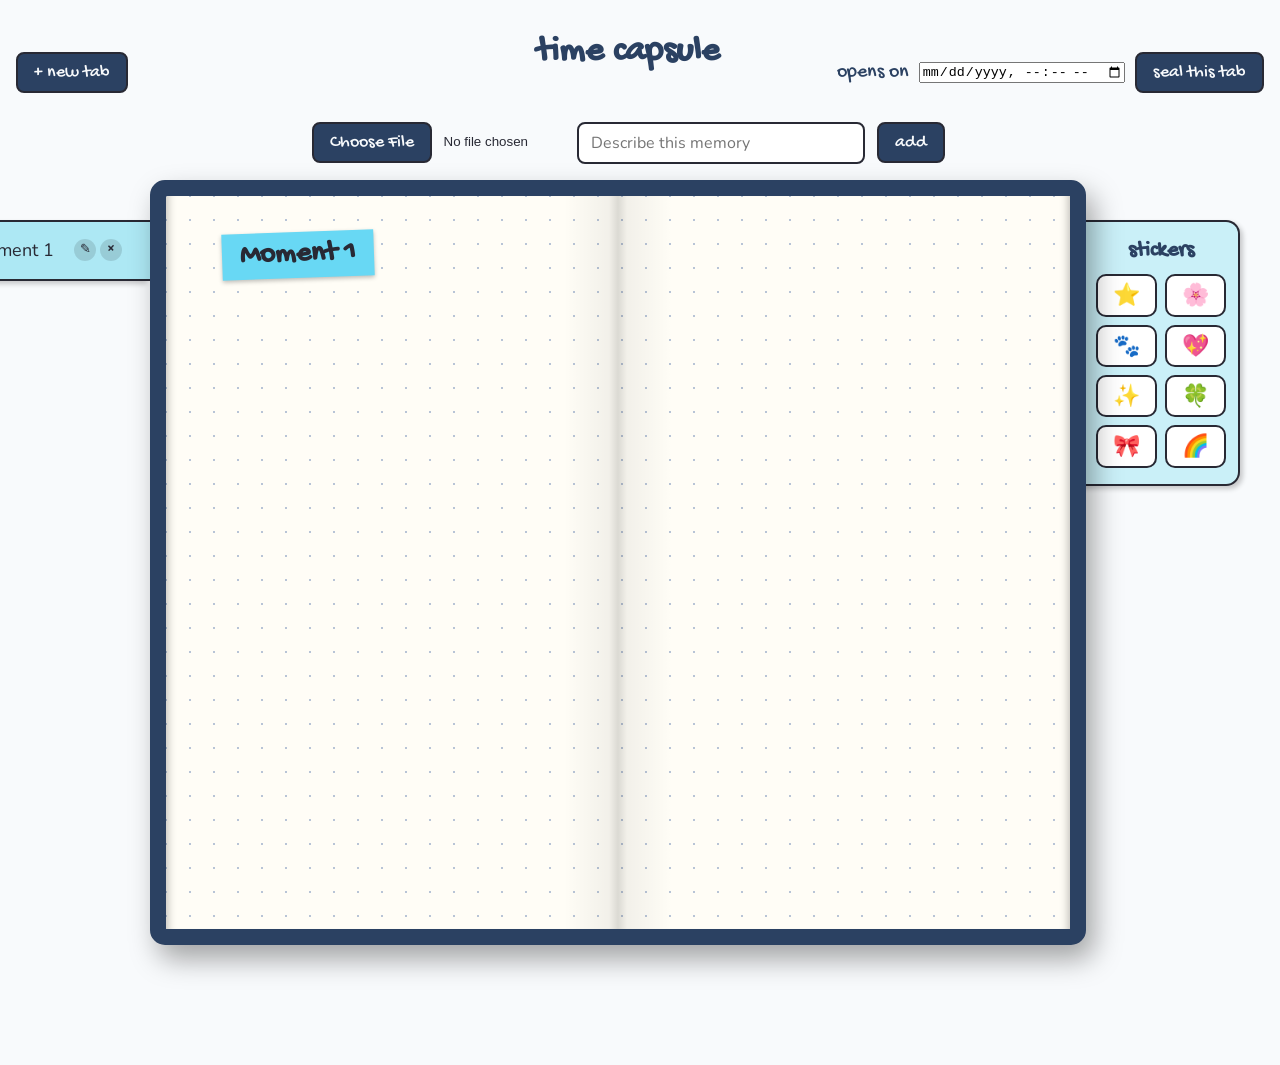
==== commit 67fad136: "stick" ====
--- a/index.html
+++ b/index.html
@@ -11,22 +11,16 @@
 </head>
 <body>
   <main class="content">
-
-    <!-- top-left: new tab -->
     <div class="corner corner-left">
       <button id="newTab">+ new tab</button>
     </div>
-
-    <!-- top-right: seal the current tab until a date -->
     <div class="corner corner-right">
       <label for="openDate" class="bar-label">opens on</label>
       <input type="datetime-local" id="openDate">
       <button id="seal">seal this tab</button>
     </div>
 
-    <h1>time capsule</h1>
-
-    <!-- add a photo to the current tab -->
+    <h1><a href="home.html">time capsule</a></h1>
     <div class="topbar">
       <div class="bar-center">
         <input type="file" id="photo" accept="image/*" aria-label="Choose a photo">
@@ -34,19 +28,27 @@
         <button id="add">add</button>
       </div>
     </div>
-
-    <!-- tabs and notebook pages are built by script.js -->
     <div class="desk">
       <div id="tabList"></div>
       <div id="pages"></div>
+      <aside id="stickerBar" aria-label="Stickers">
+        <h3>stickers</h3>
+        <div class="sticker-grid">
+          <button type="button" class="sticker-btn" data-sticker="⭐">⭐</button>
+          <button type="button" class="sticker-btn" data-sticker="🌸">🌸</button>
+          <button type="button" class="sticker-btn" data-sticker="🐾">🐾</button>
+          <button type="button" class="sticker-btn" data-sticker="💖">💖</button>
+          <button type="button" class="sticker-btn" data-sticker="✨">✨</button>
+          <button type="button" class="sticker-btn" data-sticker="🍀">🍀</button>
+          <button type="button" class="sticker-btn" data-sticker="🎀">🎀</button>
+          <button type="button" class="sticker-btn" data-sticker="🌈">🌈</button>
+        </div>
+      </aside>
     </div>
   </main>
-
-  <!-- starting content for every notebook page -->
   <template id="pageTemplate">
     <h2>Moment</h2>
   </template>
-
   <script src="script.js"></script>
 </body>
 </html>
--- a/style.css
+++ b/style.css
@@ -1,8 +1,3 @@
-/* ==========================================================
-   Time capsule styles
-   (style.css and notebook.css merged into one file)
-   ========================================================== */
-
 :root {
     --main: #2b4162;
     --secondary: #68d8f4;
@@ -15,15 +10,10 @@
 
     --heading-font: "Gochi Hand", cursive;
     --body-font: "Nunito", sans-serif;
-
-    /* dotted-notebook paper */
     --dot-color: #b8c4d6;
     --dot-size: 1.5px;
     --dot-gap: 24px;
 }
-
-
-/* ---------- Base ---------- */
 
 body {
     margin: 0;
@@ -40,6 +30,13 @@
     font-size: var(--heading);
     color: var(--main);
     text-align: center;
+}
+h1 a{
+    color: inherit;
+    text-decoration: none;
+}
+h1 a:hover {
+    text-decoration: underline;
 }
 
 h2 {
@@ -79,9 +76,6 @@
     width: 260px;
 }
 
-
-/* ---------- Page layout and top bar ---------- */
-
 .content {
     position: relative;
     padding: 0 24px 0 0;
@@ -120,22 +114,113 @@
     justify-content: center;
     gap: 12px;
 }
-
 .desk {
     display: flex;
+    justify-content: center;
     align-items: flex-start;
-    max-width: 1200px;
+    max-width: 1280px;
     margin: 0 auto;
-    padding-left: 16px;
+    padding: 0 16px;
 }
 
 #pages {
-    flex: 1;
+    flex: 1 1 auto;
+    max-width: 1000px;
     min-width: 0;
 }
-
-
-/* ---------- Side tabs ---------- */
+#stickerBar {
+    display: flex;
+    flex-direction: column;
+    align-items: center;
+    gap: 10px;
+    width: 130px;
+    flex-shrink: 0;
+    margin-top: 40px;
+    margin-left: -16px;
+    padding: 16px 12px 16px 26px;
+    background: #caf0f8;
+    border: 2px solid var(--dark);
+    border-left: none;
+    border-radius: 0 14px 14px 0;
+    box-shadow: 3px 3px 5px rgba(0, 0, 0, 0.2);
+    position: relative;
+    z-index: 0;
+}
+
+#stickerBar h3 {
+    margin: 0;
+    font-family: var(--heading-font);
+    font-size: 22px;
+    color: var(--main);
+    line-height: 1.2;
+}
+
+.sticker-grid {
+    display: grid;
+    grid-template-columns: repeat(2, 1fr);
+    gap: 8px;
+    width: 100%;
+}
+
+.sticker-btn {
+    padding: 6px 0;
+    background: white;
+    border: 2px solid var(--dark);
+    border-radius: 10px;
+    font-family: var(--body-font);
+    font-size: 22px;
+    line-height: 1.2;
+    cursor: pointer;
+    transition: transform 0.15s;
+}
+
+.sticker-btn:hover {
+    background: var(--secondary);
+    transform: scale(1.08) rotate(4deg);
+}
+.sticker-item {
+    position: absolute;
+    display: flex;
+    align-items: center;
+    justify-content: center;
+    width: 72px;
+    height: 72px;
+    font-size: 54px;
+    line-height: 1;
+    cursor: grab;
+    touch-action: none;
+    user-select: none;
+    -webkit-user-select: none;
+    filter: drop-shadow(0 3px 5px rgba(0, 0, 0, 0.25));
+    transition: transform 0.2s;
+    animation: polaroidIn 0.4s ease-out backwards;
+}
+
+.sticker-item.dragging {
+    transition: none;
+    cursor: grabbing;
+}
+
+.sticker-item.selected {
+    outline: 2px dashed var(--secondary);
+    outline-offset: 6px;
+    border-radius: 8px;
+}
+
+.sticker-item.selected .rot-handle     { display: block; }
+.sticker-item.selected .polaroid-tools { display: flex; }
+@media (max-width: 850px) {
+    #tabList    { width: 90px; }
+    #stickerBar { width: 95px; padding-left: 20px; }
+    .tab        { font-size: 14px; }
+    .sticker-btn { font-size: 18px; }
+    .page {
+        background-image:
+            radial-gradient(var(--dot-color) var(--dot-size), transparent var(--dot-size));
+        background-size: var(--dot-gap) var(--dot-gap);
+        background-position: 12px 12px;
+    }
+}
 
 #tabList {
     display: flex;
@@ -220,14 +305,10 @@
 
 .tab-edit:hover   { background: var(--secondary); }
 .tab-delete:hover { background: #e5534b; color: white; }
-
-
-/* ---------- Notebook page ---------- */
-
 .page {
     display: none;
     position: relative;
-    z-index: 1;                 /* the book paints over the tabs */
+    z-index: 1;
     box-sizing: border-box;
     max-width: 1000px;
     height: max(760px, 85vh);
@@ -261,8 +342,6 @@
 .page.active {
     display: block;
 }
-
-/* title "sticky note" */
 .page h2 {
     display: inline-block;
     margin: 0 0 8px;
@@ -275,10 +354,6 @@
     box-shadow: 0 2px 4px rgba(0, 0, 0, 0.25);
 }
 
-
-/* ---------- Polaroids ---------- */
-
-/* the board fills the page; polaroids are positioned inside it by script.js */
 .board {
     position: absolute;
     inset: 0;
@@ -366,7 +441,6 @@
     border-color: var(--secondary);
 }
 
-/* rotate handles (corners) and the +/- resize buttons, shown when selected */
 .rot-handle {
     display: none;
     position: absolute;
@@ -379,7 +453,6 @@
     background: white;
     cursor: grab;
     touch-action: none;
-    /* --s is the photo's scale; dividing keeps the handle a constant size */
     transform: translate(-50%, -50%) scale(calc(1 / var(--s, 1)));
 }
 .rot-handle:hover { background: var(--secondary); }
@@ -415,9 +488,6 @@
 .polaroid.selected .rot-handle  { display: block; }
 .polaroid.selected .polaroid-tools { display: flex; }
 
-
-/* ---------- Right-click menu ---------- */
-
 .photo-menu {
     position: fixed;
     z-index: 1000;
@@ -448,9 +518,6 @@
     color: white;
 }
 
-
-/* ---------- Sealed / thawed overlay ---------- */
-
 .page-lock {
     position: absolute;
     inset: 0;
@@ -472,7 +539,6 @@
     text-align: center;
 }
 
-/* undo the sticky-note look of .page h2 */
 .page .lock-card h2 {
     display: block;
     margin: 0 0 8px;
@@ -499,34 +565,29 @@
 .lock-card button {
     margin-top: 12px;
 }
-
-
-/* ---------- Page-flip animation (built in script.js) ---------- */
-
 .flip-wrap {
     contain: layout paint;
 }
-
-
-/* ---------- Animations ---------- */
 
 @keyframes polaroidIn {
     from { opacity: 0; translate: 0 20px; }
     to   { opacity: 1; translate: 0 0; }
 }
 
-
-/* ---------- Small screens ---------- */
-
 @media (max-width: 700px) {
     #tabList { width: 90px; }
     .tab     { font-size: 14px; }
-
-    /* no center crease on a single column */
     .page {
         background-image:
             radial-gradient(var(--dot-color) var(--dot-size), transparent var(--dot-size));
         background-size: var(--dot-gap) var(--dot-gap);
         background-position: 12px 12px;
     }
+}
+
+#homepage {
+    background-image: url(icicle.jpeg);
+    background-size: cover;
+    background-position: center;
+    background-color: #F8FAFC;
 }
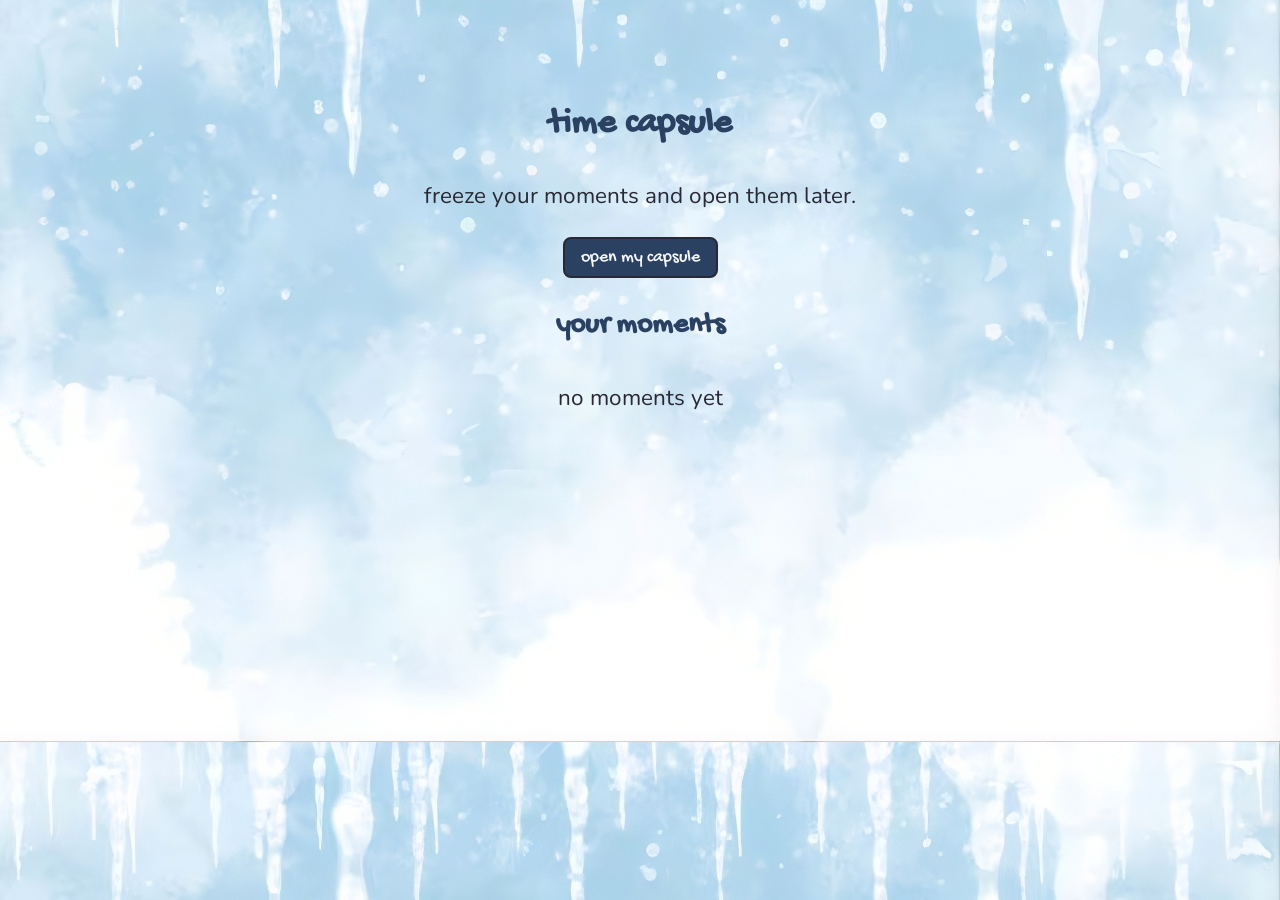
==== commit a5e00265: "rename" ====
--- a/index.html
+++ b/index.html
@@ -4,51 +4,53 @@
   <meta charset="UTF-8">
   <title>time capsule</title>
 
-  <link rel="preconnect" href="https://fonts.googleapis.com">
-  <link rel="preconnect" href="https://fonts.gstatic.com" crossorigin>
   <link rel="stylesheet" href="https://fonts.googleapis.com/css2?family=Gochi+Hand&family=Nunito:wght@400;700&display=swap">
   <link rel="stylesheet" href="style.css">
+
+  <style>
+    .home { max-width: 600px; margin: 0 auto; padding: 8vh 24px; text-align: center; }
+    .home ul { list-style: none; padding: 0; }
+    .home li { padding: 6px 0; }
+  </style>
 </head>
-<body>
-  <main class="content">
-    <div class="corner corner-left">
-      <button id="newTab">+ new tab</button>
-    </div>
-    <div class="corner corner-right">
-      <label for="openDate" class="bar-label">opens on</label>
-      <input type="datetime-local" id="openDate">
-      <button id="seal">seal this tab</button>
-    </div>
+<body id = "homepage">
+  <main class="home">
+    <h1>time capsule</h1>
+    <p>freeze your moments and open them later.</p>
 
-    <h1><a href="home.html">time capsule</a></h1>
-    <div class="topbar">
-      <div class="bar-center">
-        <input type="file" id="photo" accept="image/*" aria-label="Choose a photo">
-        <input type="text" id="caption" placeholder="Describe this memory" aria-label="Photo description">
-        <button id="add">add</button>
-      </div>
-    </div>
-    <div class="desk">
-      <div id="tabList"></div>
-      <div id="pages"></div>
-      <aside id="stickerBar" aria-label="Stickers">
-        <h3>stickers</h3>
-        <div class="sticker-grid">
-          <button type="button" class="sticker-btn" data-sticker="⭐">⭐</button>
-          <button type="button" class="sticker-btn" data-sticker="🌸">🌸</button>
-          <button type="button" class="sticker-btn" data-sticker="🐾">🐾</button>
-          <button type="button" class="sticker-btn" data-sticker="💖">💖</button>
-          <button type="button" class="sticker-btn" data-sticker="✨">✨</button>
-          <button type="button" class="sticker-btn" data-sticker="🍀">🍀</button>
-          <button type="button" class="sticker-btn" data-sticker="🎀">🎀</button>
-          <button type="button" class="sticker-btn" data-sticker="🌈">🌈</button>
-        </div>
-      </aside>
-    </div>
+    <button id="open">open my capsule</button>
+
+    <h2>your moments</h2>
+    <ul id="moments"></ul>
   </main>
-  <template id="pageTemplate">
-    <h2>Moment</h2>
-  </template>
-  <script src="script.js"></script>
+
+  <script>
+    document.getElementById("open").addEventListener("click", function () {
+      location.href = "home.html";
+    });
+    const list = document.getElementById("moments");
+    let tabs = [];
+    try {
+      const saved = JSON.parse(localStorage.getItem("timeCapsule"));
+      if (saved && saved.tabs) tabs = saved.tabs;
+    } catch (e) {}
+
+    if (!tabs.length) {
+      const li = document.createElement("li");
+      li.textContent = "no moments yet";
+      list.appendChild(li);
+    }
+
+    tabs.forEach(function (tab) {
+      const n = tab.photos.length;
+      let text = tab.name + " · " + n + " photo" + (n === 1 ? "" : "s");
+      if (tab.sealedUntil && Date.now() < tab.sealedUntil) {
+        text += " · sealed until " + new Date(tab.sealedUntil).toLocaleString();
+      }
+      const li = document.createElement("li");
+      li.textContent = text;
+      list.appendChild(li);
+    });
+  </script>
 </body>
 </html>
--- a/style.css
+++ b/style.css
@@ -78,7 +78,7 @@
 
 .content {
     position: relative;
-    padding: 0 24px 0 0;
+    padding: 0 16px;
 }
 
 .corner {
@@ -118,11 +118,10 @@
     display: flex;
     justify-content: center;
     align-items: flex-start;
-    max-width: 1280px;
+    max-width: 1360px;
     margin: 0 auto;
-    padding: 0 16px;
-}
-
+    padding: 0;
+}
 #pages {
     flex: 1 1 auto;
     max-width: 1000px;
@@ -133,11 +132,12 @@
     flex-direction: column;
     align-items: center;
     gap: 10px;
-    width: 130px;
+    width: 150px;
+    box-sizing: border-box;
     flex-shrink: 0;
     margin-top: 40px;
     margin-left: -16px;
-    padding: 16px 12px 16px 26px;
+    padding: 16px 14px 16px 28px;
     background: #caf0f8;
     border: 2px solid var(--dark);
     border-left: none;
@@ -260,11 +260,10 @@
 .tab:hover  { transform: translateX(-8px); }
 .tab.active { transform: translateX(-16px); }
 
-/* colors repeat every 4 tabs */
-.tab:nth-child(4n+1) { background: #ade8f4; }
+.tab:nth-child(4n+1) { background: #b0e3ed; }
 .tab:nth-child(4n+2) { background: #caf0f8; }
 .tab:nth-child(4n+3) { background: #90e0ef; }
-.tab:nth-child(4n+4) { background: #0077b6; }
+.tab:nth-child(4n+4) { background: #4faddf; }
 
 .tab-label {
     flex: 1;
@@ -392,7 +391,6 @@
     outline-offset: 6px;
 }
 
-/* strip of tape */
 .polaroid::before {
     content: "";
     position: absolute;
